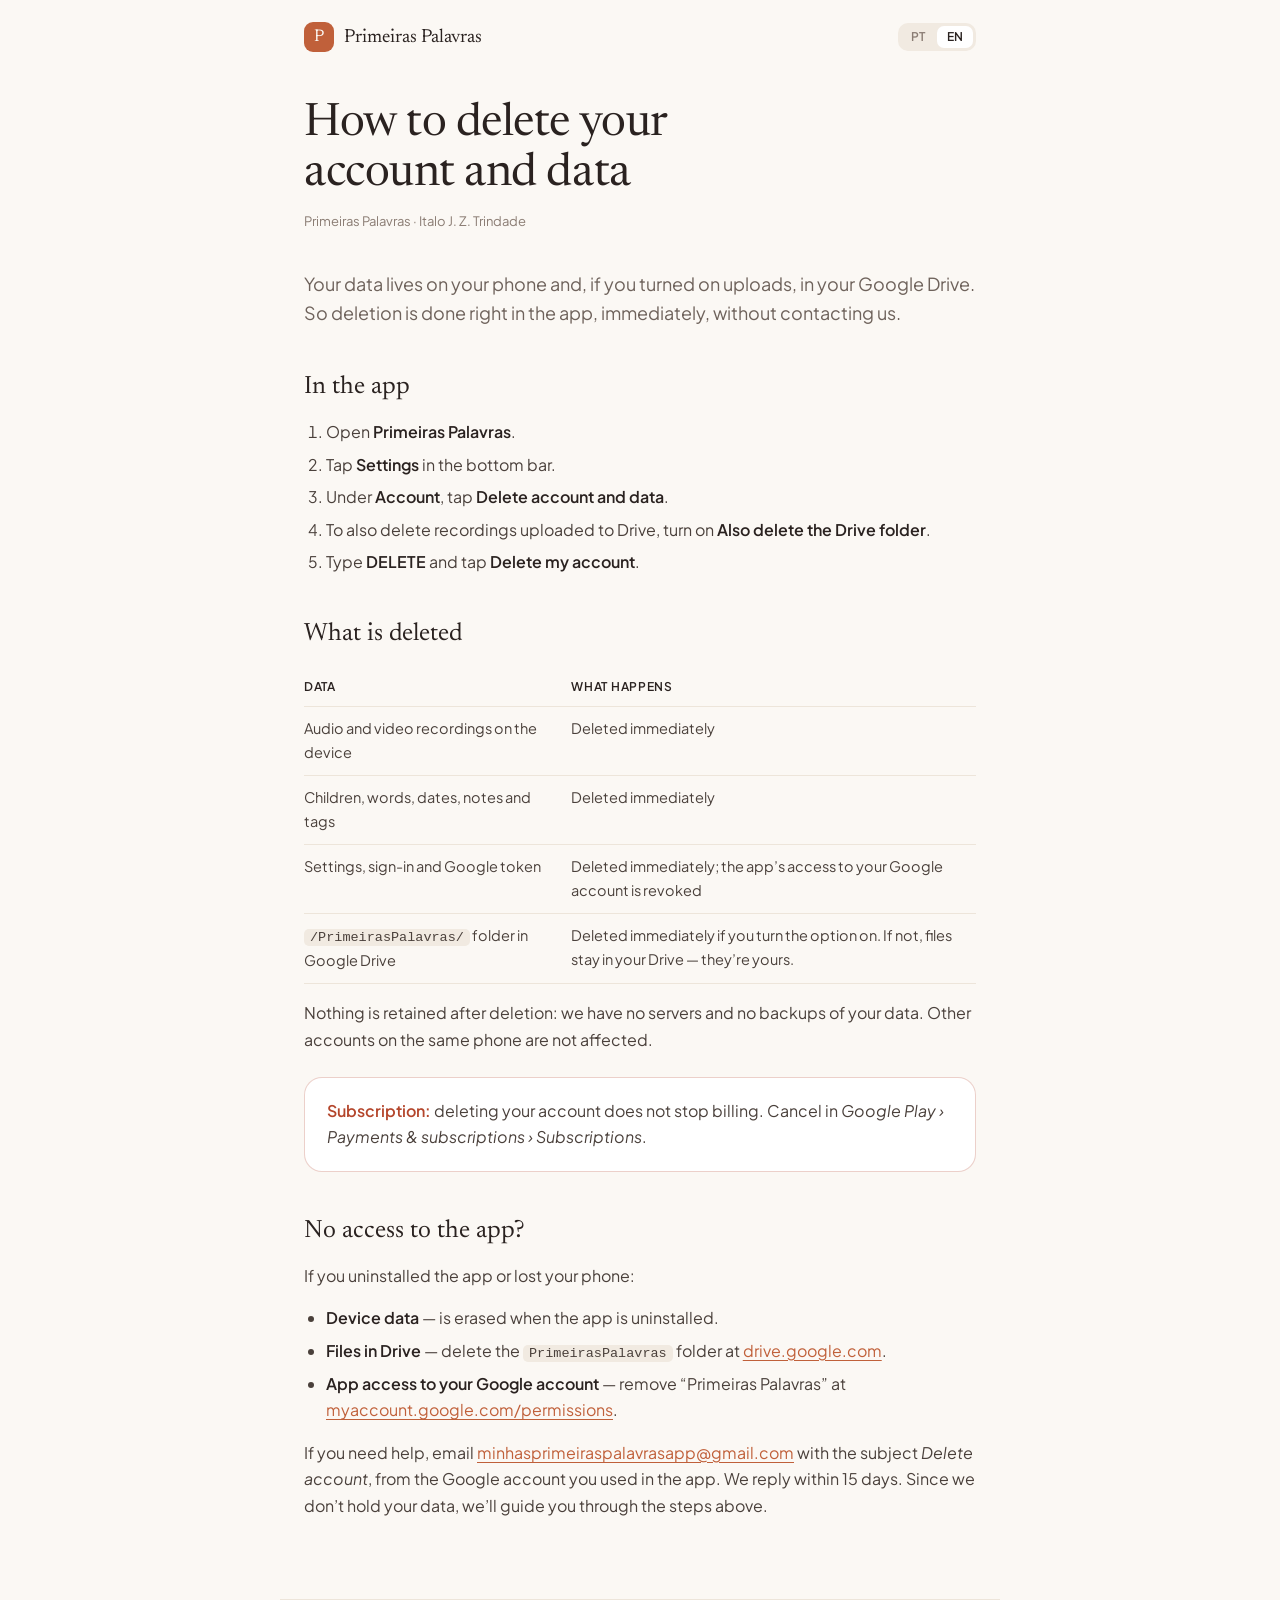
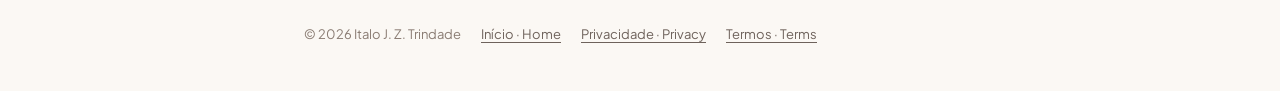
==== excluir-conta.html @ 88c49930 "Add files via upload" ====
<!doctype html>
<html lang="pt-BR">
<head>
<meta charset="utf-8">
<meta name="viewport" content="width=device-width, initial-scale=1">
<title>Excluir conta · Primeiras Palavras</title>
<link rel="stylesheet" href="style.css">
</head>
<body>
<header class="top">
  <a class="brand" href="./"><span class="mark">P</span>Primeiras Palavras</a>
  <div class="lang"><button data-l="pt">PT</button><button data-l="en">EN</button></div>
</header>

<main>
<article lang="pt-BR">
  <h1>Como excluir sua conta e seus dados</h1>
  <p class="meta">Primeiras Palavras · <span data-fill="owner"></span></p>

  <p class="lead">Seus dados ficam no seu celular e, se você ativou o envio, no seu Google Drive. Por isso a exclusão é feita no próprio app, na hora, sem precisar falar com a gente.</p>

  <h2>Pelo app</h2>
  <ol>
    <li>Abra o <strong>Primeiras Palavras</strong>.</li>
    <li>Toque em <strong>Ajustes</strong>, na barra inferior.</li>
    <li>Em <strong>Conta</strong>, toque em <strong>Excluir conta e dados</strong>.</li>
    <li>Se quiser apagar também as gravações enviadas ao Drive, ligue <strong>Apagar também a pasta do Drive</strong>.</li>
    <li>Digite <strong>EXCLUIR</strong> e toque em <strong>Excluir minha conta</strong>.</li>
  </ol>

  <h2>O que é apagado</h2>
  <table>
    <tr><th>Dado</th><th>O que acontece</th></tr>
    <tr><td>Gravações de áudio e vídeo no aparelho</td><td>Apagadas na hora</td></tr>
    <tr><td>Crianças, palavras, datas, observações e etiquetas</td><td>Apagadas na hora</td></tr>
    <tr><td>Ajustes, login e token do Google</td><td>Apagados na hora; o acesso do app à sua conta Google é revogado</td></tr>
    <tr><td>Pasta <code>/PrimeirasPalavras/</code> no Google Drive</td><td>Apagada na hora, se você ligar a opção. Se não ligar, os arquivos continuam no seu Drive — são seus.</td></tr>
  </table>
  <p>Nada é mantido depois da exclusão: não temos servidor nem cópias de segurança dos seus dados. Os dados de outras contas no mesmo celular não são afetados.</p>

  <div class="box warn">
    <p><strong>Assinatura:</strong> excluir a conta não cancela a cobrança. Cancele em <em>Google Play › Pagamentos e assinaturas › Assinaturas</em>.</p>
  </div>

  <h2>Sem acesso ao app?</h2>
  <p>Se você desinstalou o app ou perdeu o celular:</p>
  <ul>
    <li><strong>Dados do aparelho</strong> — são apagados quando o app é desinstalado.</li>
    <li><strong>Arquivos no Drive</strong> — apague a pasta <code>PrimeirasPalavras</code> em <a href="https://drive.google.com">drive.google.com</a>.</li>
    <li><strong>Acesso do app à sua conta Google</strong> — remova “Primeiras Palavras” em <a href="https://myaccount.google.com/permissions">myaccount.google.com/permissions</a>.</li>
  </ul>
  <p>Se precisar de ajuda, escreva para <a data-fill="email"></a> com o assunto <em>Excluir conta</em>, usando o e-mail da conta Google usada no app. Respondemos em até 15 dias. Como não guardamos seus dados, vamos orientar você nos passos acima.</p>
</article>

<article lang="en">
  <h1>How to delete your account and data</h1>
  <p class="meta">Primeiras Palavras · <span data-fill="owner"></span></p>

  <p class="lead">Your data lives on your phone and, if you turned on uploads, in your Google Drive. So deletion is done right in the app, immediately, without contacting us.</p>

  <h2>In the app</h2>
  <ol>
    <li>Open <strong>Primeiras Palavras</strong>.</li>
    <li>Tap <strong>Settings</strong> in the bottom bar.</li>
    <li>Under <strong>Account</strong>, tap <strong>Delete account and data</strong>.</li>
    <li>To also delete recordings uploaded to Drive, turn on <strong>Also delete the Drive folder</strong>.</li>
    <li>Type <strong>DELETE</strong> and tap <strong>Delete my account</strong>.</li>
  </ol>

  <h2>What is deleted</h2>
  <table>
    <tr><th>Data</th><th>What happens</th></tr>
    <tr><td>Audio and video recordings on the device</td><td>Deleted immediately</td></tr>
    <tr><td>Children, words, dates, notes and tags</td><td>Deleted immediately</td></tr>
    <tr><td>Settings, sign-in and Google token</td><td>Deleted immediately; the app’s access to your Google account is revoked</td></tr>
    <tr><td><code>/PrimeirasPalavras/</code> folder in Google Drive</td><td>Deleted immediately if you turn the option on. If not, files stay in your Drive — they’re yours.</td></tr>
  </table>
  <p>Nothing is retained after deletion: we have no servers and no backups of your data. Other accounts on the same phone are not affected.</p>

  <div class="box warn">
    <p><strong>Subscription:</strong> deleting your account does not stop billing. Cancel in <em>Google Play › Payments &amp; subscriptions › Subscriptions</em>.</p>
  </div>

  <h2>No access to the app?</h2>
  <p>If you uninstalled the app or lost your phone:</p>
  <ul>
    <li><strong>Device data</strong> — is erased when the app is uninstalled.</li>
    <li><strong>Files in Drive</strong> — delete the <code>PrimeirasPalavras</code> folder at <a href="https://drive.google.com">drive.google.com</a>.</li>
    <li><strong>App access to your Google account</strong> — remove “Primeiras Palavras” at <a href="https://myaccount.google.com/permissions">myaccount.google.com/permissions</a>.</li>
  </ul>
  <p>If you need help, email <a data-fill="email"></a> with the subject <em>Delete account</em>, from the Google account you used in the app. We reply within 15 days. Since we don’t hold your data, we’ll guide you through the steps above.</p>
</article>
</main>

<footer>
  <span>© 2026 <span data-fill="owner"></span></span>
  <a href="./">Início · Home</a>
  <a href="privacidade.html">Privacidade · Privacy</a>
  <a href="termos.html">Termos · Terms</a>
</footer>
<script src="site.js"></script>
</body>
</html>
---- style.css ----
@import url('https://fonts.googleapis.com/css2?family=Newsreader:ital,opsz,wght@0,6..72,400;1,6..72,400&family=Plus+Jakarta+Sans:wght@400;600&display=swap');

:root {
  --bg: #FBF8F4; --surface: #fff; --sunken: #F1EAE1; --line: #EDE5DA;
  --ink: #2A2220; --ink2: #4A403B; --muted: #6E625B; --faint: #8A7C73;
  --accent: #C0603A; --red: #B4462C;
}
* { box-sizing: border-box; }
html { -webkit-text-size-adjust: 100%; }
body { margin: 0; background: var(--bg); color: var(--ink2);
  font: 16px/1.65 'Plus Jakarta Sans', system-ui, sans-serif; }
a { color: var(--accent); text-underline-offset: 3px; }
a:hover { color: var(--ink); }

body[data-lang="pt"] [lang="en"], body[data-lang="en"] [lang="pt-BR"] { display: none; }

.top { max-width: 720px; margin: 0 auto; padding: 22px 24px 0;
  display: flex; align-items: center; justify-content: space-between; gap: 16px; }
.brand { display: flex; align-items: center; gap: 10px; text-decoration: none; color: var(--ink);
  font: 400 19px/1 'Newsreader', serif; }
.mark { width: 30px; height: 30px; border-radius: 9px; background: var(--accent); color: var(--bg);
  display: grid; place-items: center; font: 400 17px/1 'Newsreader', serif; }
.lang { display: flex; gap: 2px; padding: 3px; border-radius: 10px; background: var(--sunken); }
.lang button { border: 0; background: none; padding: 5px 10px; border-radius: 7px; cursor: pointer;
  font: 600 12px/1 'Plus Jakarta Sans', sans-serif; color: var(--faint); }
.lang button[aria-pressed="true"] { background: var(--surface); color: var(--ink); }

main { max-width: 720px; margin: 0 auto; padding: 48px 24px 64px; }
h1 { font: 400 clamp(34px, 6vw, 46px)/1.08 'Newsreader', serif; color: var(--ink);
  letter-spacing: -0.01em; margin: 0 0 12px; text-wrap: balance; }
.meta { color: var(--faint); font-size: 13px; margin: 0 0 36px; }
h2 { font: 400 25px/1.25 'Newsreader', serif; color: var(--ink); margin: 44px 0 10px; }
h3 { font-weight: 600; font-size: 15px; color: var(--ink); margin: 24px 0 6px; }
p, li { text-wrap: pretty; }
ul, ol { padding-left: 22px; }
li { margin: 6px 0; }
strong { color: var(--ink); font-weight: 600; }
.lead { font-size: 18px; color: var(--muted); }

.box { background: var(--surface); border: 1px solid var(--line); border-radius: 18px;
  padding: 20px 22px; margin: 24px 0; }
.box > :first-child { margin-top: 0; } .box > :last-child { margin-bottom: 0; }
.box.warn { border-color: rgba(180,70,44,.25); }
.box.warn strong { color: var(--red); }
table { width: 100%; border-collapse: collapse; font-size: 14.5px; margin: 16px 0; }
th, td { text-align: left; vertical-align: top; padding: 10px 12px 10px 0; border-bottom: 1px solid var(--line); }
th { font-weight: 600; color: var(--ink); font-size: 12px; letter-spacing: .06em; text-transform: uppercase; }
code { font-size: 13.5px; background: var(--sunken); padding: 1px 6px; border-radius: 5px; }

.cards { display: grid; grid-template-columns: repeat(auto-fit, minmax(200px, 1fr)); gap: 12px; margin: 32px 0; }
.cards a { display: block; text-decoration: none; background: var(--surface); border: 1px solid var(--line);
  border-radius: 16px; padding: 18px; color: var(--ink2); }
.cards a:hover { border-color: var(--accent); }
.cards b { display: block; font: 400 20px/1.2 'Newsreader', serif; color: var(--ink); margin-bottom: 4px; }
.cards span { font-size: 13.5px; color: var(--faint); }

footer { max-width: 720px; margin: 0 auto; padding: 24px 24px 48px; border-top: 1px solid var(--line);
  display: flex; flex-wrap: wrap; gap: 8px 20px; font-size: 13px; color: var(--faint); }
footer a { color: var(--muted); }
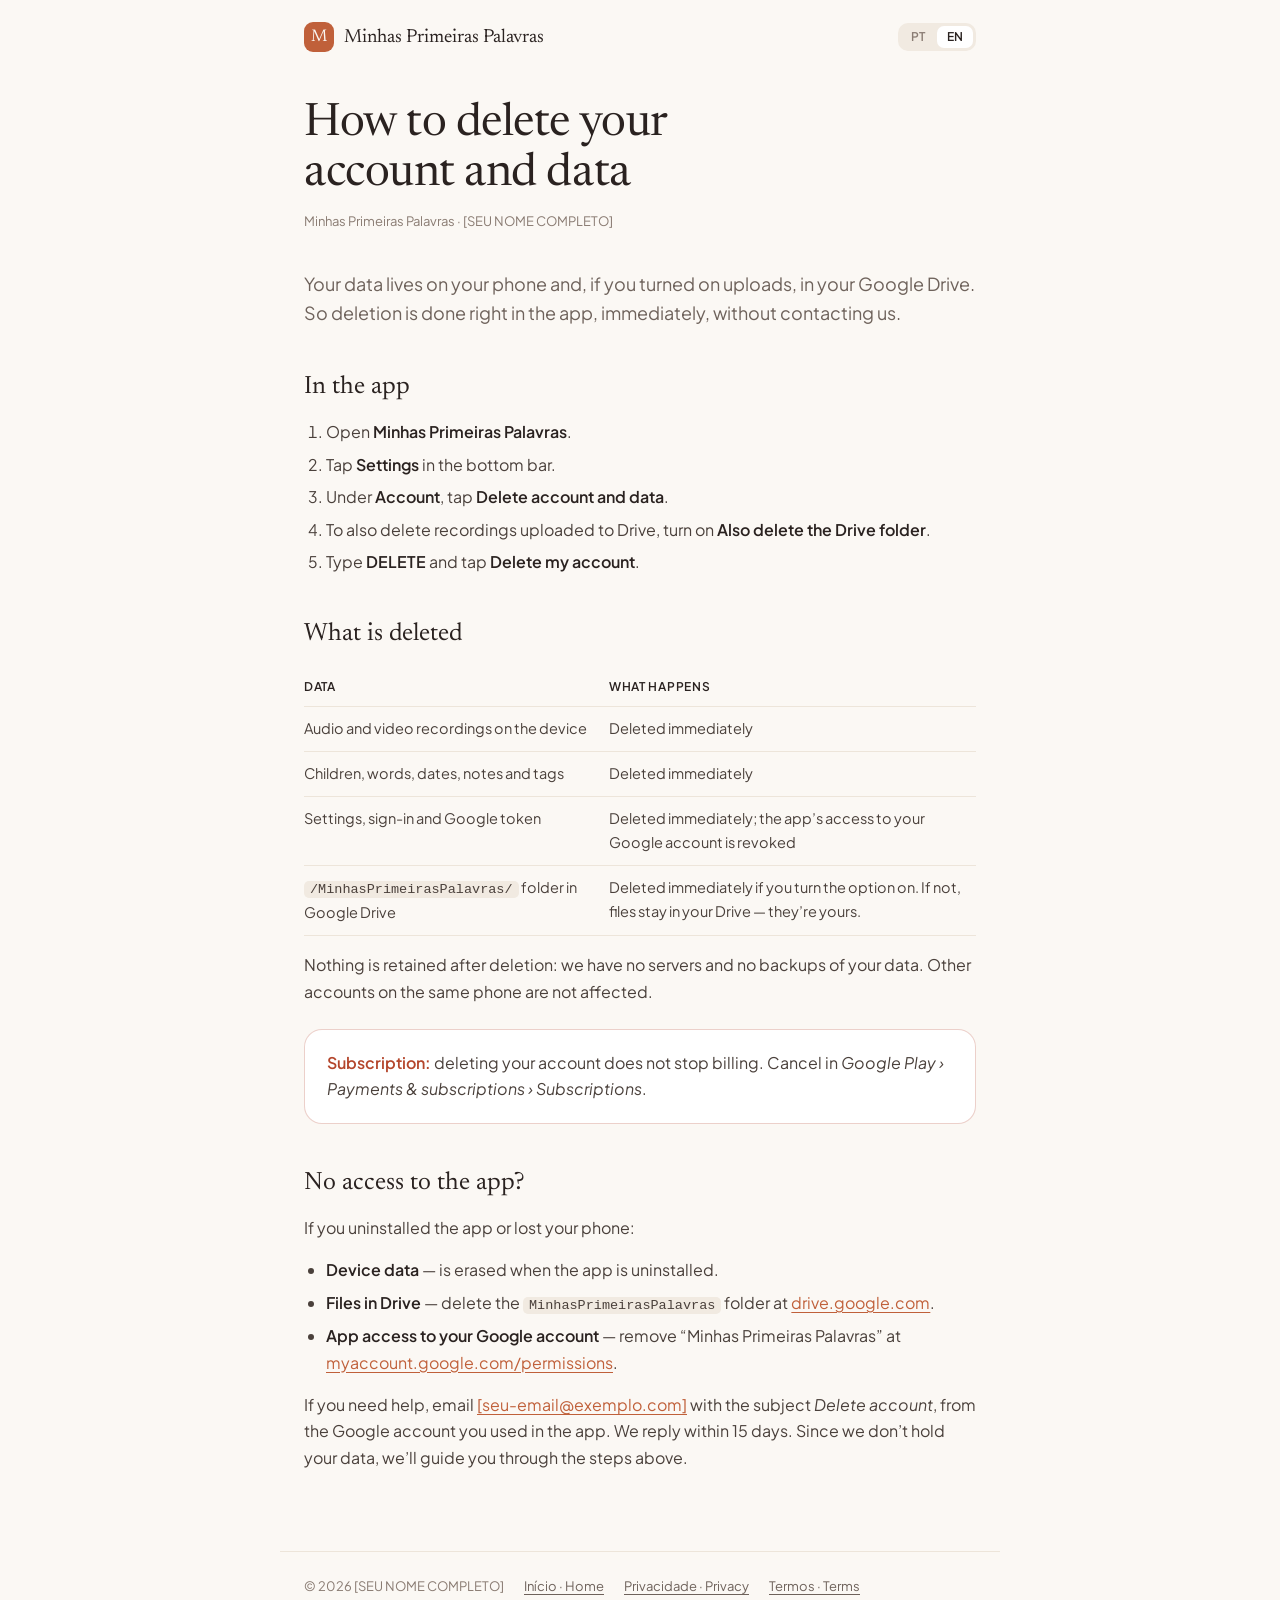
==== commit 5542ba04: "atualização das informações e nome do app" ====
--- a/excluir-conta.html
+++ b/excluir-conta.html
@@ -3,25 +3,25 @@
 <head>
 <meta charset="utf-8">
 <meta name="viewport" content="width=device-width, initial-scale=1">
-<title>Excluir conta · Primeiras Palavras</title>
+<title>Excluir conta · Minhas Primeiras Palavras</title>
 <link rel="stylesheet" href="style.css">
 </head>
 <body>
 <header class="top">
-  <a class="brand" href="./"><span class="mark">P</span>Primeiras Palavras</a>
+  <a class="brand" href="./"><span class="mark">M</span>Minhas Primeiras Palavras</a>
   <div class="lang"><button data-l="pt">PT</button><button data-l="en">EN</button></div>
 </header>
 
 <main>
 <article lang="pt-BR">
   <h1>Como excluir sua conta e seus dados</h1>
-  <p class="meta">Primeiras Palavras · <span data-fill="owner"></span></p>
+  <p class="meta">Minhas Primeiras Palavras · <span data-fill="owner"></span></p>
 
   <p class="lead">Seus dados ficam no seu celular e, se você ativou o envio, no seu Google Drive. Por isso a exclusão é feita no próprio app, na hora, sem precisar falar com a gente.</p>
 
   <h2>Pelo app</h2>
   <ol>
-    <li>Abra o <strong>Primeiras Palavras</strong>.</li>
+    <li>Abra o <strong>Minhas Primeiras Palavras</strong>.</li>
     <li>Toque em <strong>Ajustes</strong>, na barra inferior.</li>
     <li>Em <strong>Conta</strong>, toque em <strong>Excluir conta e dados</strong>.</li>
     <li>Se quiser apagar também as gravações enviadas ao Drive, ligue <strong>Apagar também a pasta do Drive</strong>.</li>
@@ -34,7 +34,7 @@
     <tr><td>Gravações de áudio e vídeo no aparelho</td><td>Apagadas na hora</td></tr>
     <tr><td>Crianças, palavras, datas, observações e etiquetas</td><td>Apagadas na hora</td></tr>
     <tr><td>Ajustes, login e token do Google</td><td>Apagados na hora; o acesso do app à sua conta Google é revogado</td></tr>
-    <tr><td>Pasta <code>/PrimeirasPalavras/</code> no Google Drive</td><td>Apagada na hora, se você ligar a opção. Se não ligar, os arquivos continuam no seu Drive — são seus.</td></tr>
+    <tr><td>Pasta <code>/MinhasPrimeirasPalavras/</code> no Google Drive</td><td>Apagada na hora, se você ligar a opção. Se não ligar, os arquivos continuam no seu Drive — são seus.</td></tr>
   </table>
   <p>Nada é mantido depois da exclusão: não temos servidor nem cópias de segurança dos seus dados. Os dados de outras contas no mesmo celular não são afetados.</p>
 
@@ -46,21 +46,21 @@
   <p>Se você desinstalou o app ou perdeu o celular:</p>
   <ul>
     <li><strong>Dados do aparelho</strong> — são apagados quando o app é desinstalado.</li>
-    <li><strong>Arquivos no Drive</strong> — apague a pasta <code>PrimeirasPalavras</code> em <a href="https://drive.google.com">drive.google.com</a>.</li>
-    <li><strong>Acesso do app à sua conta Google</strong> — remova “Primeiras Palavras” em <a href="https://myaccount.google.com/permissions">myaccount.google.com/permissions</a>.</li>
+    <li><strong>Arquivos no Drive</strong> — apague a pasta <code>MinhasPrimeirasPalavras</code> em <a href="https://drive.google.com">drive.google.com</a>.</li>
+    <li><strong>Acesso do app à sua conta Google</strong> — remova “Minhas Primeiras Palavras” em <a href="https://myaccount.google.com/permissions">myaccount.google.com/permissions</a>.</li>
   </ul>
   <p>Se precisar de ajuda, escreva para <a data-fill="email"></a> com o assunto <em>Excluir conta</em>, usando o e-mail da conta Google usada no app. Respondemos em até 15 dias. Como não guardamos seus dados, vamos orientar você nos passos acima.</p>
 </article>
 
 <article lang="en">
   <h1>How to delete your account and data</h1>
-  <p class="meta">Primeiras Palavras · <span data-fill="owner"></span></p>
+  <p class="meta">Minhas Primeiras Palavras · <span data-fill="owner"></span></p>
 
   <p class="lead">Your data lives on your phone and, if you turned on uploads, in your Google Drive. So deletion is done right in the app, immediately, without contacting us.</p>
 
   <h2>In the app</h2>
   <ol>
-    <li>Open <strong>Primeiras Palavras</strong>.</li>
+    <li>Open <strong>Minhas Primeiras Palavras</strong>.</li>
     <li>Tap <strong>Settings</strong> in the bottom bar.</li>
     <li>Under <strong>Account</strong>, tap <strong>Delete account and data</strong>.</li>
     <li>To also delete recordings uploaded to Drive, turn on <strong>Also delete the Drive folder</strong>.</li>
@@ -73,7 +73,7 @@
     <tr><td>Audio and video recordings on the device</td><td>Deleted immediately</td></tr>
     <tr><td>Children, words, dates, notes and tags</td><td>Deleted immediately</td></tr>
     <tr><td>Settings, sign-in and Google token</td><td>Deleted immediately; the app’s access to your Google account is revoked</td></tr>
-    <tr><td><code>/PrimeirasPalavras/</code> folder in Google Drive</td><td>Deleted immediately if you turn the option on. If not, files stay in your Drive — they’re yours.</td></tr>
+    <tr><td><code>/MinhasPrimeirasPalavras/</code> folder in Google Drive</td><td>Deleted immediately if you turn the option on. If not, files stay in your Drive — they’re yours.</td></tr>
   </table>
   <p>Nothing is retained after deletion: we have no servers and no backups of your data. Other accounts on the same phone are not affected.</p>
 
@@ -85,8 +85,8 @@
   <p>If you uninstalled the app or lost your phone:</p>
   <ul>
     <li><strong>Device data</strong> — is erased when the app is uninstalled.</li>
-    <li><strong>Files in Drive</strong> — delete the <code>PrimeirasPalavras</code> folder at <a href="https://drive.google.com">drive.google.com</a>.</li>
-    <li><strong>App access to your Google account</strong> — remove “Primeiras Palavras” at <a href="https://myaccount.google.com/permissions">myaccount.google.com/permissions</a>.</li>
+    <li><strong>Files in Drive</strong> — delete the <code>MinhasPrimeirasPalavras</code> folder at <a href="https://drive.google.com">drive.google.com</a>.</li>
+    <li><strong>App access to your Google account</strong> — remove “Minhas Primeiras Palavras” at <a href="https://myaccount.google.com/permissions">myaccount.google.com/permissions</a>.</li>
   </ul>
   <p>If you need help, email <a data-fill="email"></a> with the subject <em>Delete account</em>, from the Google account you used in the app. We reply within 15 days. Since we don’t hold your data, we’ll guide you through the steps above.</p>
 </article>
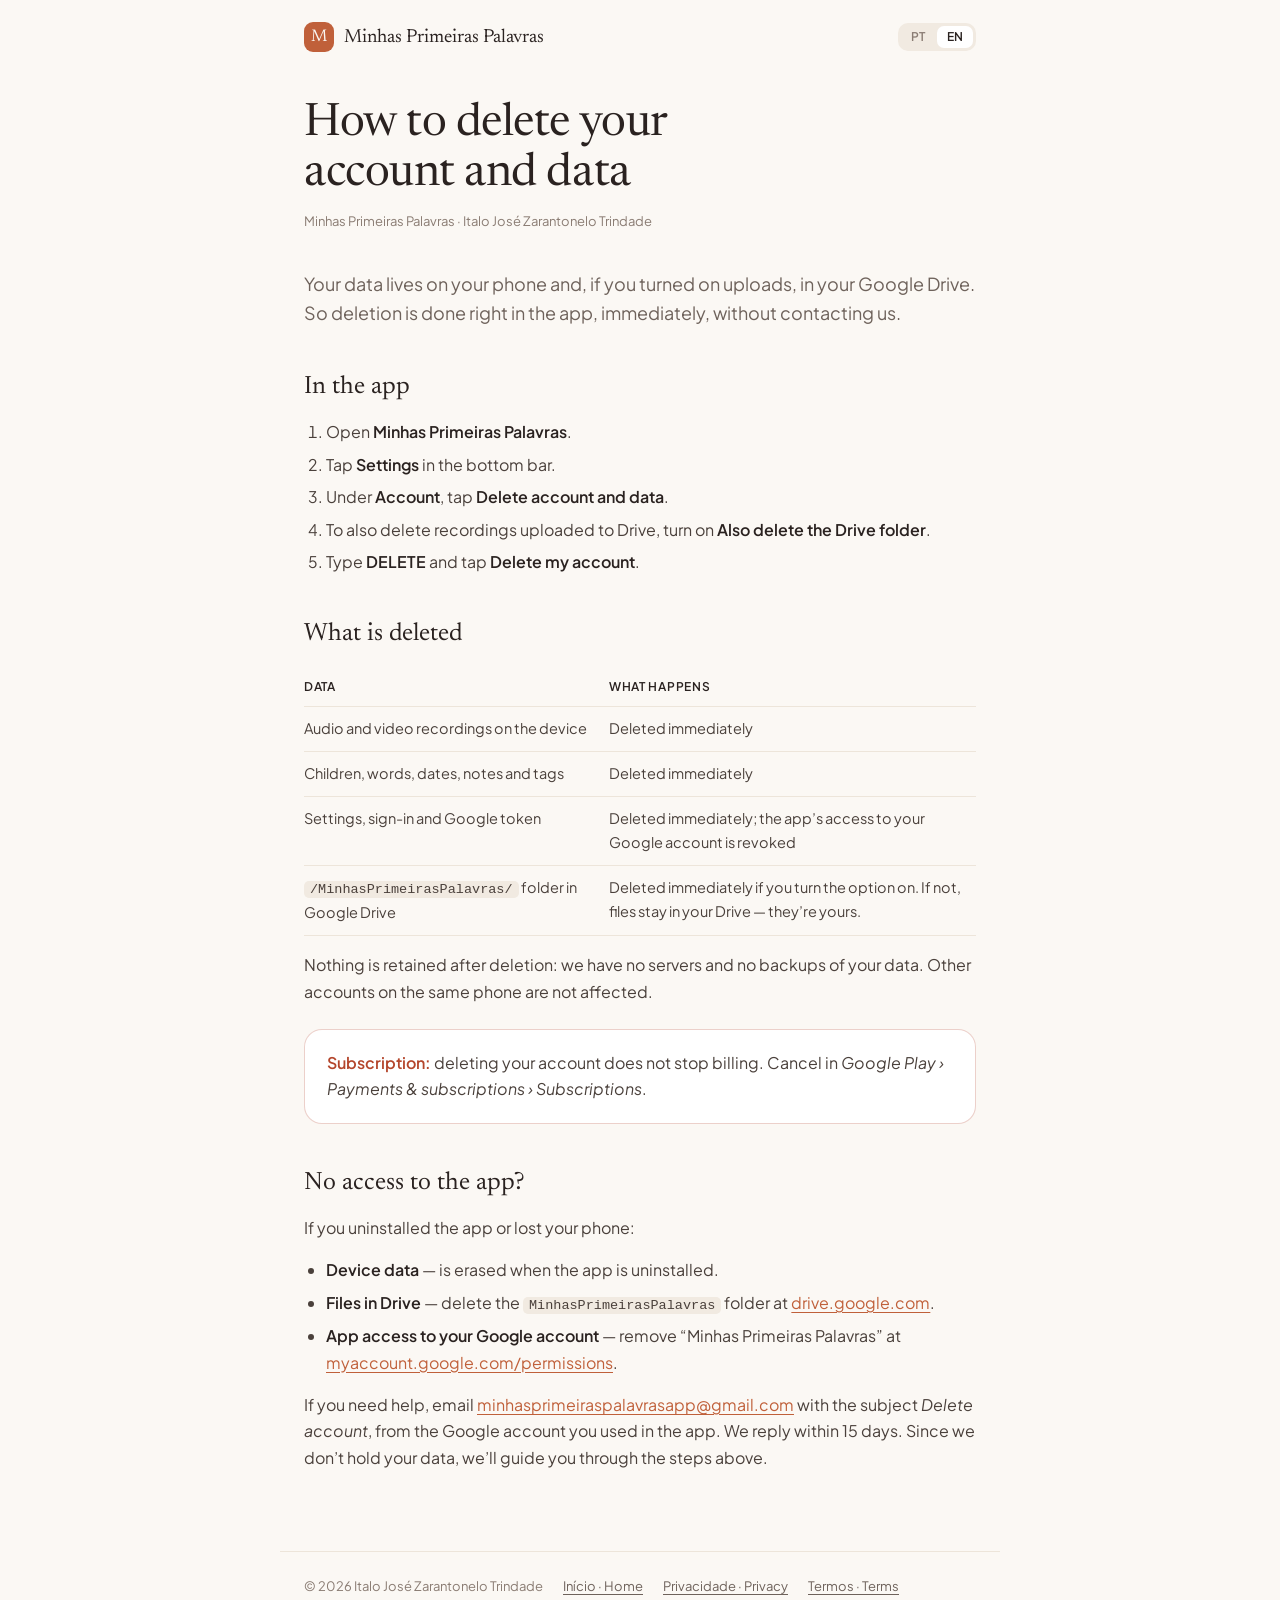
==== commit 9d2244b4: "Add files via upload" ====
--- a/excluir-conta.html
+++ b/excluir-conta.html
@@ -15,7 +15,7 @@
 <main>
 <article lang="pt-BR">
   <h1>Como excluir sua conta e seus dados</h1>
-  <p class="meta">Minhas Primeiras Palavras · <span data-fill="owner"></span></p>
+  <p class="meta">Minhas Primeiras Palavras · <span>Italo José Zarantonelo Trindade</span></p>
 
   <p class="lead">Seus dados ficam no seu celular e, se você ativou o envio, no seu Google Drive. Por isso a exclusão é feita no próprio app, na hora, sem precisar falar com a gente.</p>
 
@@ -49,12 +49,12 @@
     <li><strong>Arquivos no Drive</strong> — apague a pasta <code>MinhasPrimeirasPalavras</code> em <a href="https://drive.google.com">drive.google.com</a>.</li>
     <li><strong>Acesso do app à sua conta Google</strong> — remova “Minhas Primeiras Palavras” em <a href="https://myaccount.google.com/permissions">myaccount.google.com/permissions</a>.</li>
   </ul>
-  <p>Se precisar de ajuda, escreva para <a data-fill="email"></a> com o assunto <em>Excluir conta</em>, usando o e-mail da conta Google usada no app. Respondemos em até 15 dias. Como não guardamos seus dados, vamos orientar você nos passos acima.</p>
+  <p>Se precisar de ajuda, escreva para <a href="mailto:minhasprimeiraspalavrasapp@gmail.com">minhasprimeiraspalavrasapp@gmail.com</a> com o assunto <em>Excluir conta</em>, usando o e-mail da conta Google usada no app. Respondemos em até 15 dias. Como não guardamos seus dados, vamos orientar você nos passos acima.</p>
 </article>
 
 <article lang="en">
   <h1>How to delete your account and data</h1>
-  <p class="meta">Minhas Primeiras Palavras · <span data-fill="owner"></span></p>
+  <p class="meta">Minhas Primeiras Palavras · <span>Italo José Zarantonelo Trindade</span></p>
 
   <p class="lead">Your data lives on your phone and, if you turned on uploads, in your Google Drive. So deletion is done right in the app, immediately, without contacting us.</p>
 
@@ -88,16 +88,16 @@
     <li><strong>Files in Drive</strong> — delete the <code>MinhasPrimeirasPalavras</code> folder at <a href="https://drive.google.com">drive.google.com</a>.</li>
     <li><strong>App access to your Google account</strong> — remove “Minhas Primeiras Palavras” at <a href="https://myaccount.google.com/permissions">myaccount.google.com/permissions</a>.</li>
   </ul>
-  <p>If you need help, email <a data-fill="email"></a> with the subject <em>Delete account</em>, from the Google account you used in the app. We reply within 15 days. Since we don’t hold your data, we’ll guide you through the steps above.</p>
+  <p>If you need help, email <a href="mailto:minhasprimeiraspalavrasapp@gmail.com">minhasprimeiraspalavrasapp@gmail.com</a> with the subject <em>Delete account</em>, from the Google account you used in the app. We reply within 15 days. Since we don’t hold your data, we’ll guide you through the steps above.</p>
 </article>
 </main>
 
 <footer>
-  <span>© 2026 <span data-fill="owner"></span></span>
+  <span>© 2026 <span>Italo José Zarantonelo Trindade</span></span>
   <a href="./">Início · Home</a>
   <a href="privacidade.html">Privacidade · Privacy</a>
   <a href="termos.html">Termos · Terms</a>
 </footer>
-<script src="site.js"></script>
+<script src="site.js?v=2"></script>
 </body>
 </html>
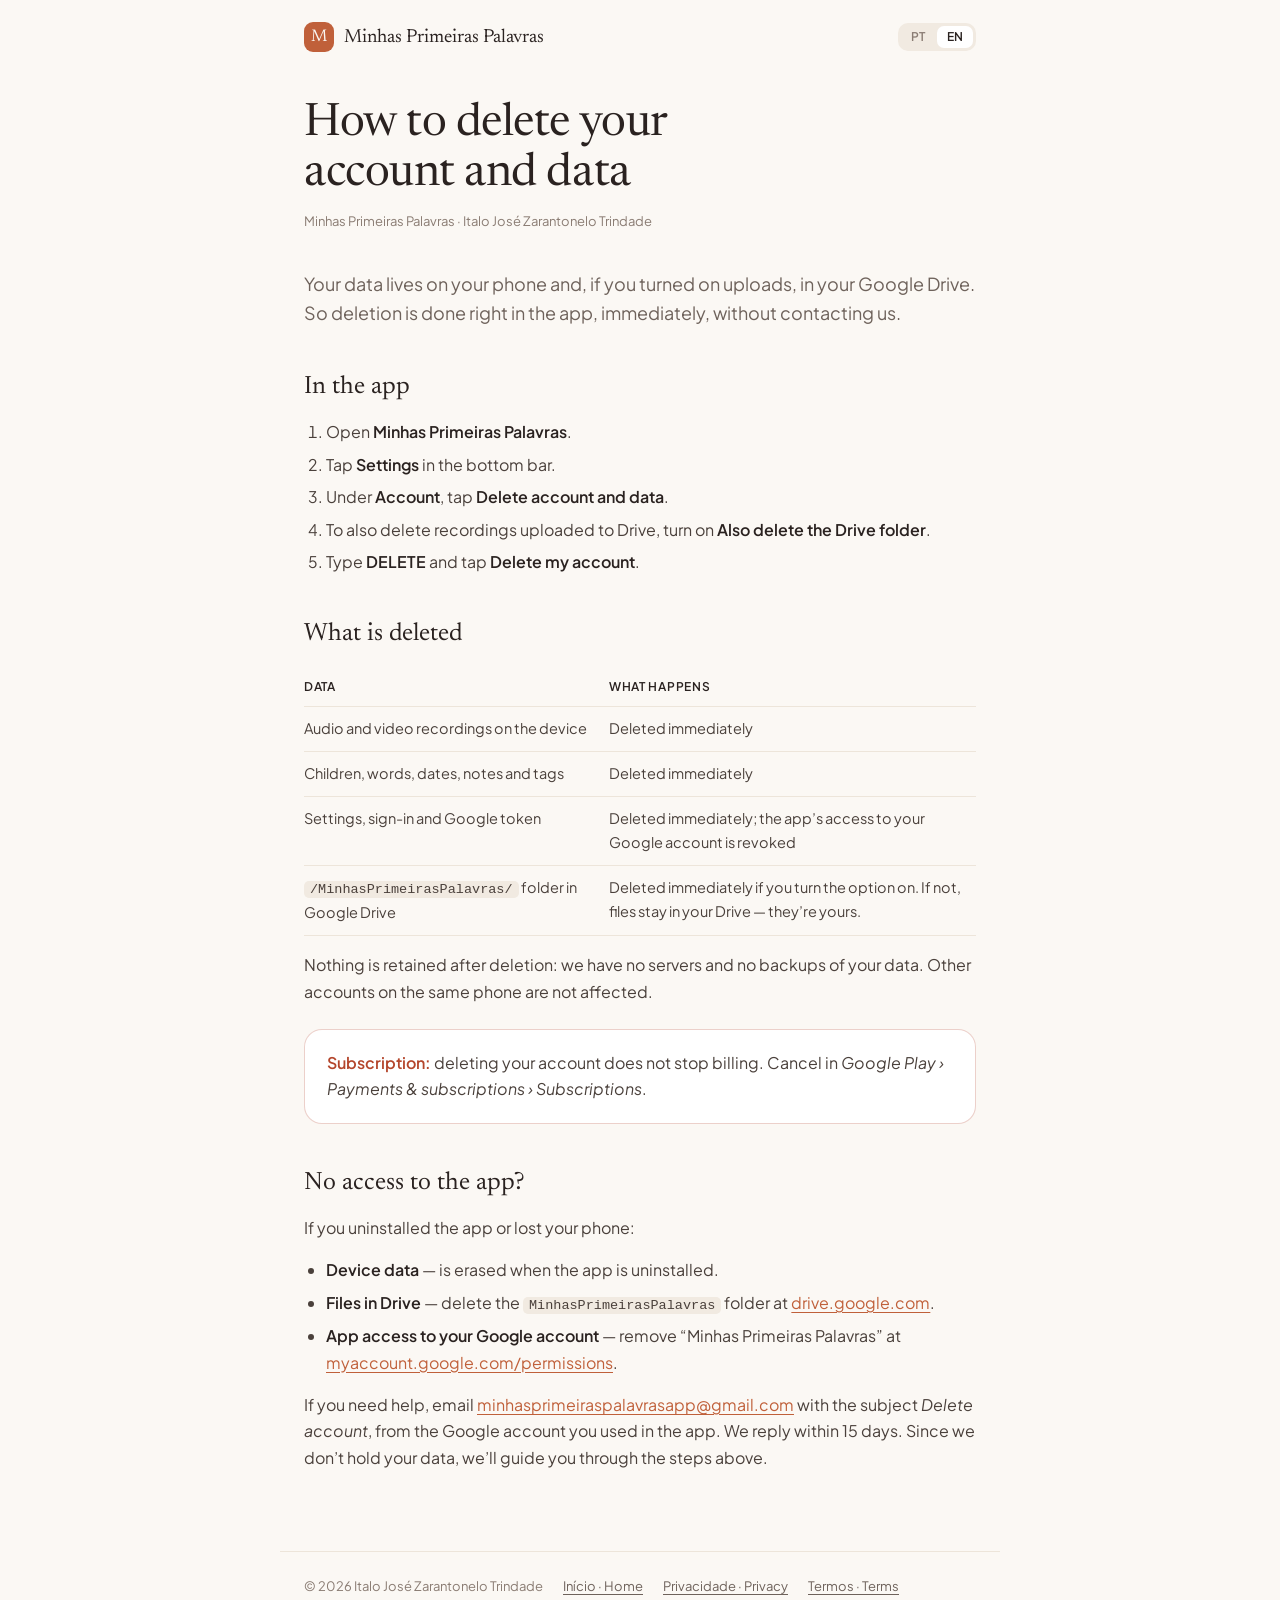
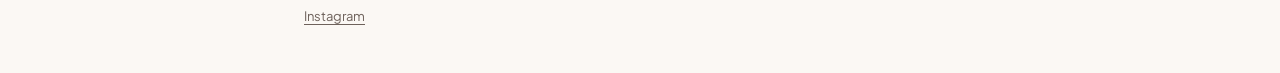
==== commit 74e979cd: "Add files via upload" ====
--- a/excluir-conta.html
+++ b/excluir-conta.html
@@ -97,6 +97,7 @@
   <a href="./">Início · Home</a>
   <a href="privacidade.html">Privacidade · Privacy</a>
   <a href="termos.html">Termos · Terms</a>
+  <a href="https://www.instagram.com/minhasprimeiraspalavrasapp/" target="_blank" rel="noopener">Instagram</a>
 </footer>
 <script src="site.js?v=2"></script>
 </body>
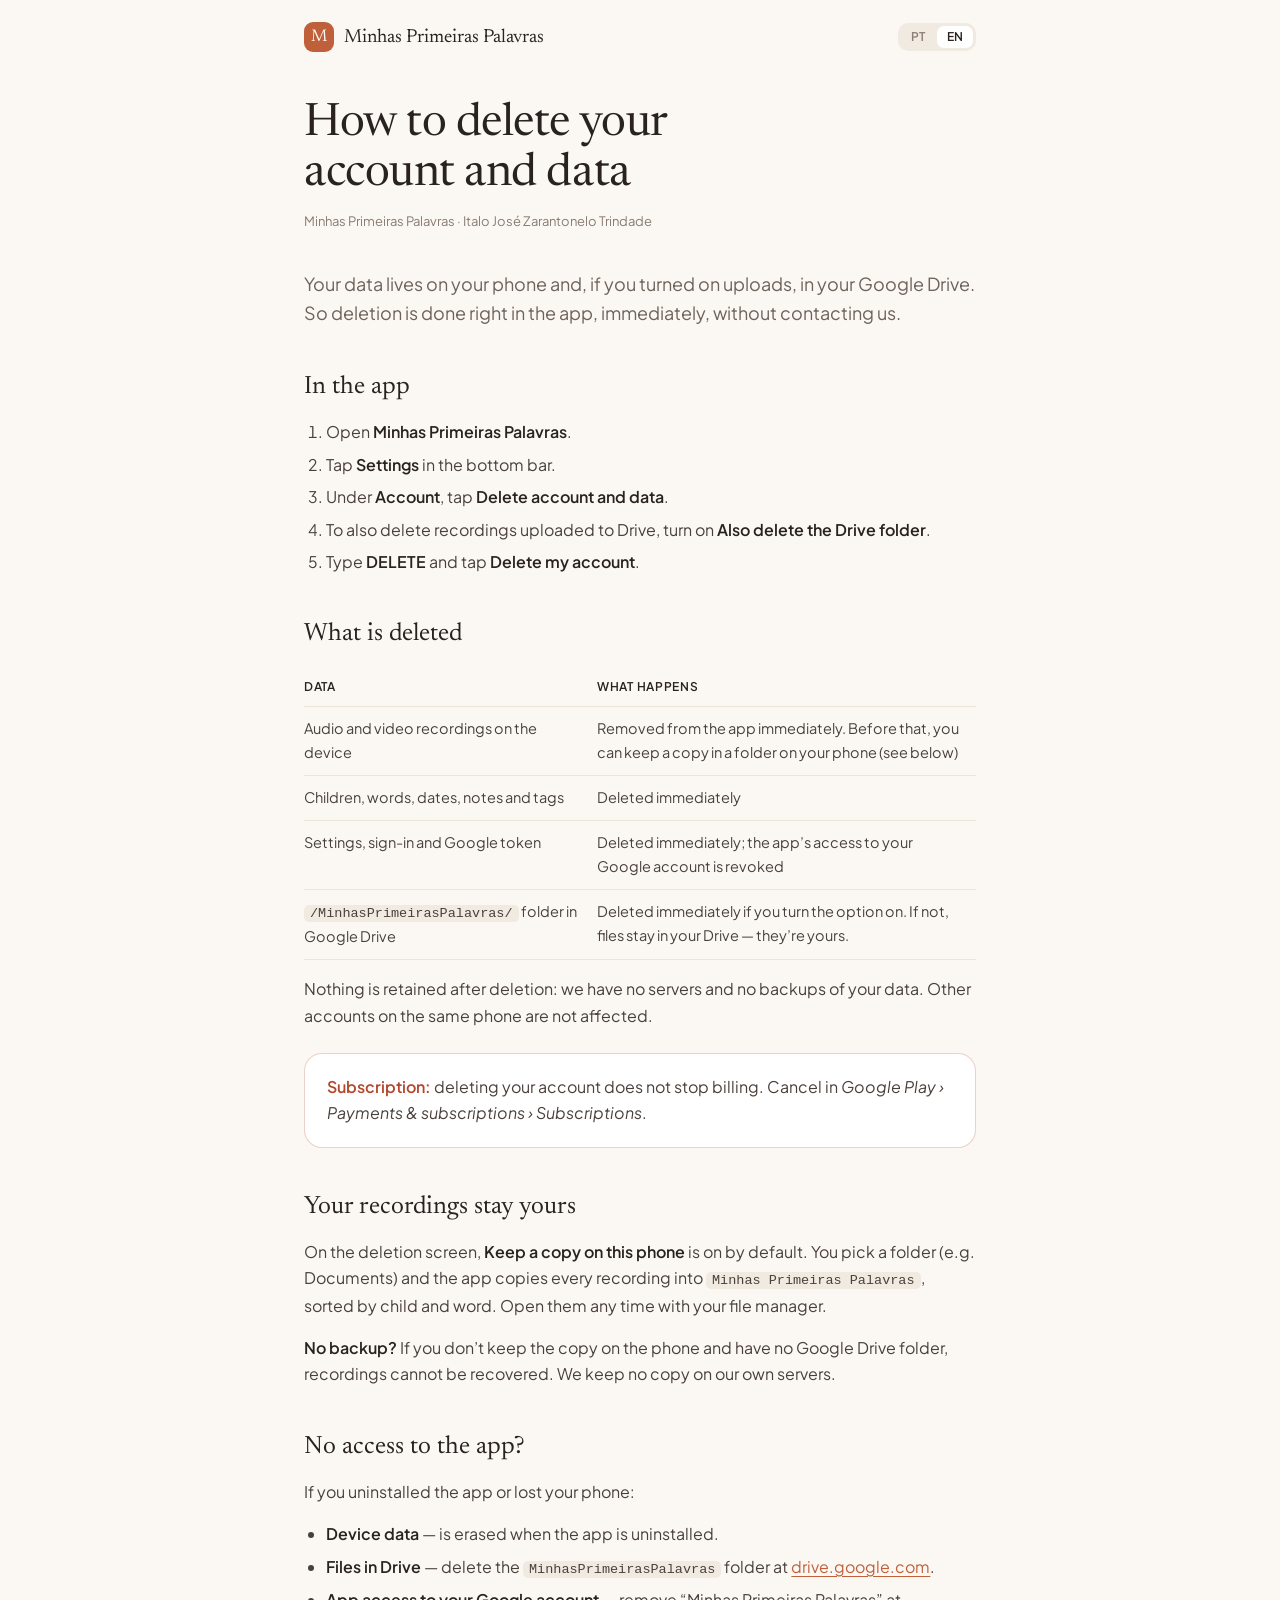
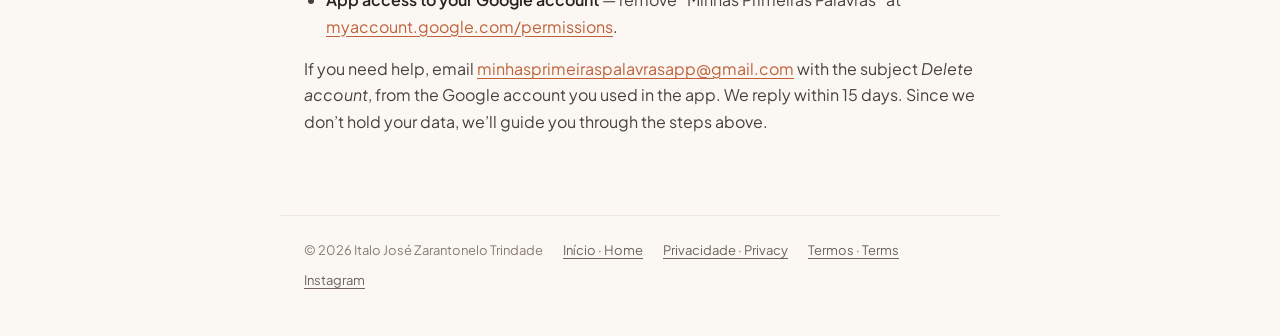
==== commit 20027cba: "Add files via upload" ====
--- a/excluir-conta.html
+++ b/excluir-conta.html
@@ -31,7 +31,7 @@
   <h2>O que é apagado</h2>
   <table>
     <tr><th>Dado</th><th>O que acontece</th></tr>
-    <tr><td>Gravações de áudio e vídeo no aparelho</td><td>Apagadas na hora</td></tr>
+    <tr><td>Gravações de áudio e vídeo no aparelho</td><td>Apagadas do app na hora. Antes, você pode guardar uma cópia numa pasta do celular (veja abaixo)</td></tr>
     <tr><td>Crianças, palavras, datas, observações e etiquetas</td><td>Apagadas na hora</td></tr>
     <tr><td>Ajustes, login e token do Google</td><td>Apagados na hora; o acesso do app à sua conta Google é revogado</td></tr>
     <tr><td>Pasta <code>/MinhasPrimeirasPalavras/</code> no Google Drive</td><td>Apagada na hora, se você ligar a opção. Se não ligar, os arquivos continuam no seu Drive — são seus.</td></tr>
@@ -41,6 +41,10 @@
   <div class="box warn">
     <p><strong>Assinatura:</strong> excluir a conta não cancela a cobrança. Cancele em <em>Google Play › Pagamentos e assinaturas › Assinaturas</em>.</p>
   </div>
+
+  <h2>Suas gravações continuam suas</h2>
+  <p>Na tela de exclusão, a opção <strong>Guardar uma cópia no celular</strong> vem ligada. Você escolhe uma pasta (ex.: Documentos) e o app copia todas as gravações para <code>Minhas Primeiras Palavras</code>, separadas por criança e palavra. Depois é só abrir pelo gerenciador de arquivos.</p>
+  <p><strong>Sem backup?</strong> Se você não guardar a cópia no celular e não tiver a pasta no Google Drive, as gravações não podem ser recuperadas. Não guardamos cópia em servidor próprio.</p>
 
   <h2>Sem acesso ao app?</h2>
   <p>Se você desinstalou o app ou perdeu o celular:</p>
@@ -70,7 +74,7 @@
   <h2>What is deleted</h2>
   <table>
     <tr><th>Data</th><th>What happens</th></tr>
-    <tr><td>Audio and video recordings on the device</td><td>Deleted immediately</td></tr>
+    <tr><td>Audio and video recordings on the device</td><td>Removed from the app immediately. Before that, you can keep a copy in a folder on your phone (see below)</td></tr>
     <tr><td>Children, words, dates, notes and tags</td><td>Deleted immediately</td></tr>
     <tr><td>Settings, sign-in and Google token</td><td>Deleted immediately; the app’s access to your Google account is revoked</td></tr>
     <tr><td><code>/MinhasPrimeirasPalavras/</code> folder in Google Drive</td><td>Deleted immediately if you turn the option on. If not, files stay in your Drive — they’re yours.</td></tr>
@@ -80,6 +84,10 @@
   <div class="box warn">
     <p><strong>Subscription:</strong> deleting your account does not stop billing. Cancel in <em>Google Play › Payments &amp; subscriptions › Subscriptions</em>.</p>
   </div>
+
+  <h2>Your recordings stay yours</h2>
+  <p>On the deletion screen, <strong>Keep a copy on this phone</strong> is on by default. You pick a folder (e.g. Documents) and the app copies every recording into <code>Minhas Primeiras Palavras</code>, sorted by child and word. Open them any time with your file manager.</p>
+  <p><strong>No backup?</strong> If you don’t keep the copy on the phone and have no Google Drive folder, recordings cannot be recovered. We keep no copy on our own servers.</p>
 
   <h2>No access to the app?</h2>
   <p>If you uninstalled the app or lost your phone:</p>
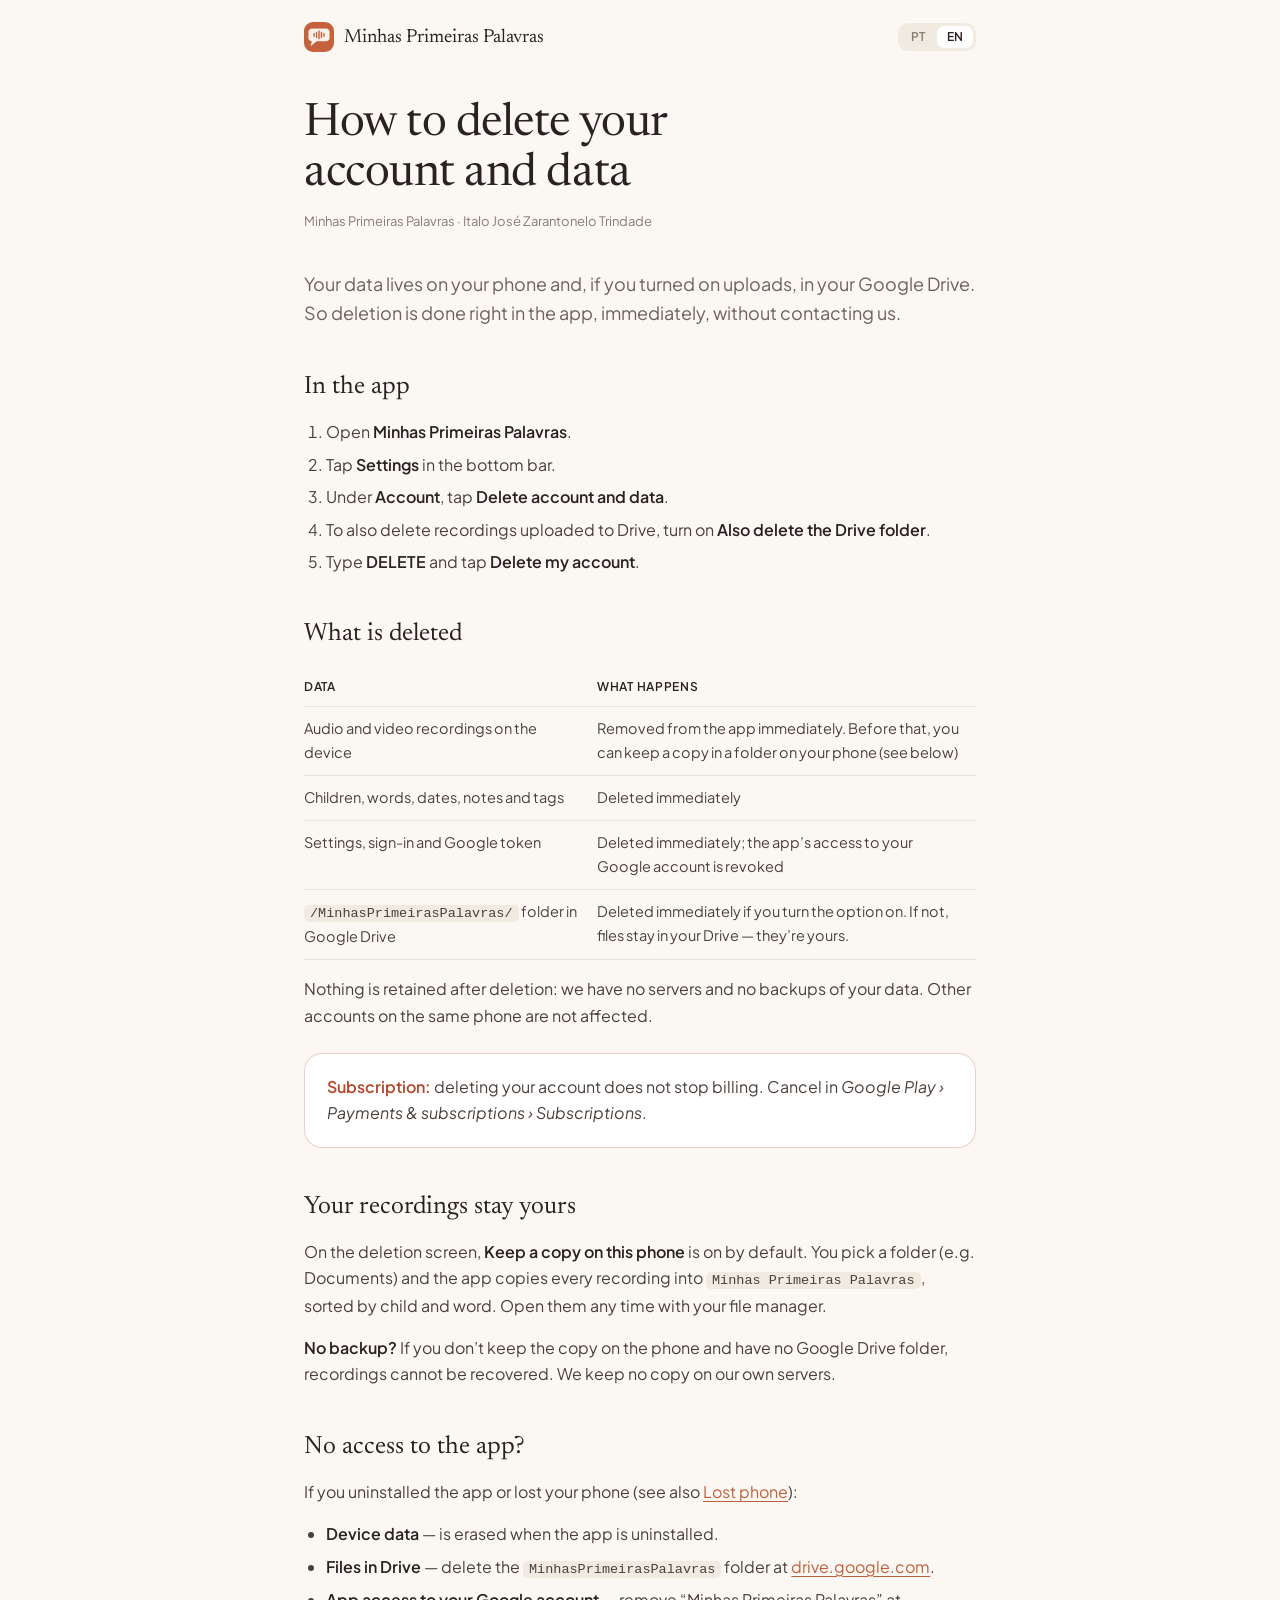
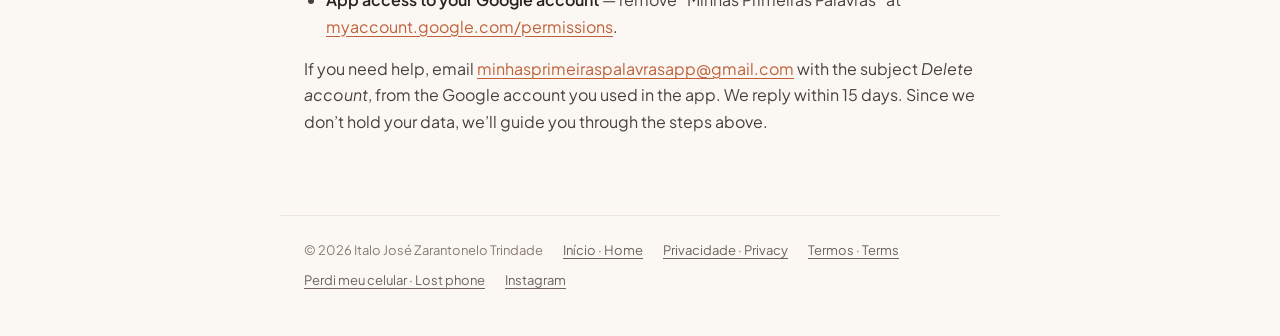
==== commit e6466404: "Add files via upload" ====
--- a/excluir-conta.html
+++ b/excluir-conta.html
@@ -4,11 +4,12 @@
 <meta charset="utf-8">
 <meta name="viewport" content="width=device-width, initial-scale=1">
 <title>Excluir conta · Minhas Primeiras Palavras</title>
+<link rel="icon" href="img/logo.png">
 <link rel="stylesheet" href="style.css">
 </head>
 <body>
 <header class="top">
-  <a class="brand" href="./"><span class="mark">M</span>Minhas Primeiras Palavras</a>
+  <a class="brand" href="./"><img class="mark" src="img/logo.png" alt="">Minhas Primeiras Palavras</a>
   <div class="lang"><button data-l="pt">PT</button><button data-l="en">EN</button></div>
 </header>
 
@@ -47,7 +48,7 @@
   <p><strong>Sem backup?</strong> Se você não guardar a cópia no celular e não tiver a pasta no Google Drive, as gravações não podem ser recuperadas. Não guardamos cópia em servidor próprio.</p>
 
   <h2>Sem acesso ao app?</h2>
-  <p>Se você desinstalou o app ou perdeu o celular:</p>
+  <p>Se você desinstalou o app ou perdeu o celular (veja também <a href="perdi-celular.html">Perdi meu celular</a>):</p>
   <ul>
     <li><strong>Dados do aparelho</strong> — são apagados quando o app é desinstalado.</li>
     <li><strong>Arquivos no Drive</strong> — apague a pasta <code>MinhasPrimeirasPalavras</code> em <a href="https://drive.google.com">drive.google.com</a>.</li>
@@ -90,7 +91,7 @@
   <p><strong>No backup?</strong> If you don’t keep the copy on the phone and have no Google Drive folder, recordings cannot be recovered. We keep no copy on our own servers.</p>
 
   <h2>No access to the app?</h2>
-  <p>If you uninstalled the app or lost your phone:</p>
+  <p>If you uninstalled the app or lost your phone (see also <a href="perdi-celular.html">Lost phone</a>):</p>
   <ul>
     <li><strong>Device data</strong> — is erased when the app is uninstalled.</li>
     <li><strong>Files in Drive</strong> — delete the <code>MinhasPrimeirasPalavras</code> folder at <a href="https://drive.google.com">drive.google.com</a>.</li>
@@ -105,6 +106,7 @@
   <a href="./">Início · Home</a>
   <a href="privacidade.html">Privacidade · Privacy</a>
   <a href="termos.html">Termos · Terms</a>
+  <a href="perdi-celular.html">Perdi meu celular · Lost phone</a>
   <a href="https://www.instagram.com/minhasprimeiraspalavrasapp/" target="_blank" rel="noopener">Instagram</a>
 </footer>
 <script src="site.js?v=2"></script>
--- a/style.css
+++ b/style.css
@@ -20,6 +20,7 @@
   font: 400 19px/1 'Newsreader', serif; }
 .mark { width: 30px; height: 30px; border-radius: 9px; background: var(--accent); color: var(--bg);
   display: grid; place-items: center; font: 400 17px/1 'Newsreader', serif; }
+img.mark { display: block; object-fit: cover; }
 .lang { display: flex; gap: 2px; padding: 3px; border-radius: 10px; background: var(--sunken); }
 .lang button { border: 0; background: none; padding: 5px 10px; border-radius: 7px; cursor: pointer;
   font: 600 12px/1 'Plus Jakarta Sans', sans-serif; color: var(--faint); }
